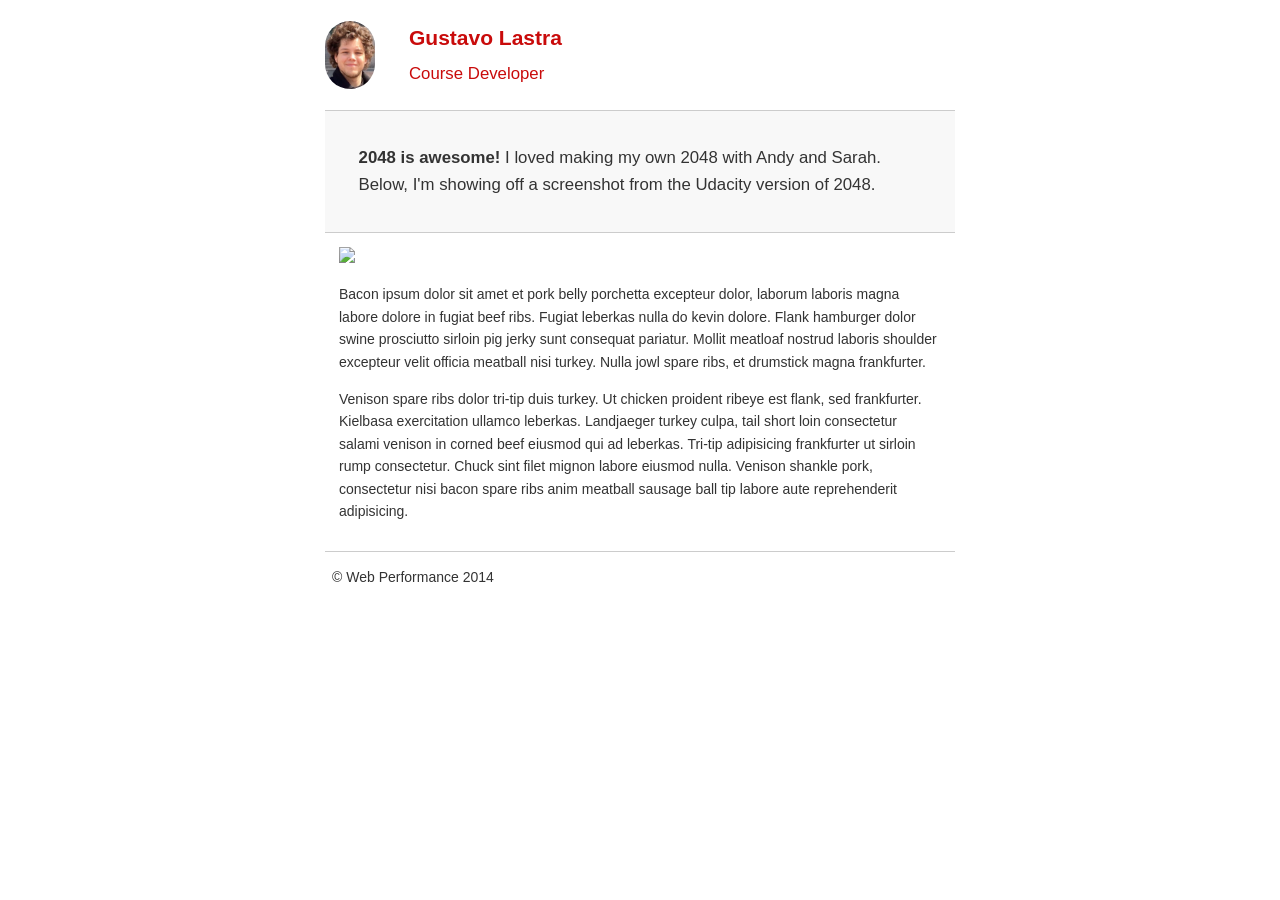
==== project-2048.html @ 079eb3ca "till Gzip" ====
<!DOCTYPE html>
<html lang="en">
  <head>
    <meta charset="utf-8">
    <meta name="viewport" content="width=device-width, initial-scale=1">
    <meta name="description" content=" FILL ME IN ">
    <meta name="author" content=" FILL ME IN ">
    <title>Gustavo Lastra: Portfolio</title>
    <link href="css/style.css" rel="stylesheet">
    <link href="css/print.css" rel="stylesheet">
    <script>
      (function(w,g){w['GoogleAnalyticsObject']=g;
      w[g]=w[g]||function(){(w[g].q=w[g].q||[]).push(arguments)};w[g].l=1*new Date();})(window,'ga');
      ga('create', 'UA-XXXX-Y');
      ga('send', 'pageview');
    </script>
    <script src="//www.google-analytics.com/analytics.js"></script>
    <script src="js/perfmatters.js"></script>
  </head>
  <body>
    <header>
      <a href="/"><img class="imgGus" src="img/Gustavo.png"></a>
      <p>Gustavo Lastra<br><span>Course Developer</span></p>
    </header>
    <div class="container">
      <div class="hero">
        <strong>2048 is awesome!</strong> I loved making my own 2048 with Andy and Sarah. Below, I'm showing off a screenshot from the Udacity version of 2048.
      </div>
      <div class="content">
        <img class="img-responsive" src="img/2048.png">
        <p>Bacon ipsum dolor sit amet et pork belly porchetta excepteur dolor, laborum laboris magna labore dolore in fugiat beef ribs. Fugiat leberkas nulla do kevin dolore. Flank hamburger dolor swine prosciutto sirloin pig jerky sunt consequat pariatur. Mollit meatloaf nostrud laboris shoulder excepteur velit officia meatball nisi turkey. Nulla jowl spare ribs, et drumstick magna frankfurter.</p>
        <p>Venison spare ribs dolor tri-tip duis turkey. Ut chicken proident ribeye est flank, sed frankfurter. Kielbasa exercitation ullamco leberkas. Landjaeger turkey culpa, tail short loin consectetur salami venison in corned beef eiusmod qui ad leberkas. Tri-tip adipisicing frankfurter ut sirloin rump consectetur. Chuck sint filet mignon labore eiusmod nulla. Venison shankle pork, consectetur nisi bacon spare ribs anim meatball sausage ball tip labore aute reprehenderit adipisicing.</p>
    </div>
    <footer>
      <p>&copy; Web Performance 2014 <span id="crp-stats"></span></p>
    </footer>
  </body>
</html>
---- css/style.css ----
html {
  font-size: 100%;
  overflow-y: scroll;
  -webkit-tap-highlight-color: rgba(0,0,0,0);
  -ms-text-size-adjust: 100%;
  -webkit-text-size-adjust: none;
}
body { margin: 0; font-size: 14px; line-height: 1.61; font-weight: 400; }
body, button, input, select, textarea { font-family: 'Open Sans', sans-serif; color: #333; }

a { color: #12C; }
a:visited { color: #61C; }
a:focus { outline: thin dotted; }
a:hover, a:active { color: #c00; outline: 0; }

b, strong { font-weight: bold; }
pre, code { font-family: monospace, monospace; font-size: 1em; }
ul, ol { margin: 1em 0; padding: 0 0 0 20px; }
img { border: 0; max-width: 100%; }
.imgGus { width: 8%; }

body { background: #fff; }
header, footer, .container { max-width: 45em; margin: 0 auto; }

header { padding: 0 0.5em; color: #C90B0B; }
header img { border-radius: 40px; float: left; }
header p { font-size:1.5em; font-weight: bold; padding-left: 4em;}
header p span { font-size: 0.8em; font-weight: normal;}

.hero { padding: 2em; background-color: #f8f8f8; font-size:1.2em;
  border-bottom: 1px solid #ccc;
  border-top: 1px solid #ccc;
}

.content { padding: 1em 1em; }
.content li { list-style-type: none; font-size: 1.1em;}
li img { float:left; padding-right: 1em; }
li p { font-size: 0.9em; font-style: italic; }

footer {
  padding: 0 0.5em;
  border-top: 1px solid #ccc;
}
footer span { float: right; font-style: italic; }

/* Smartphones (portrait) */
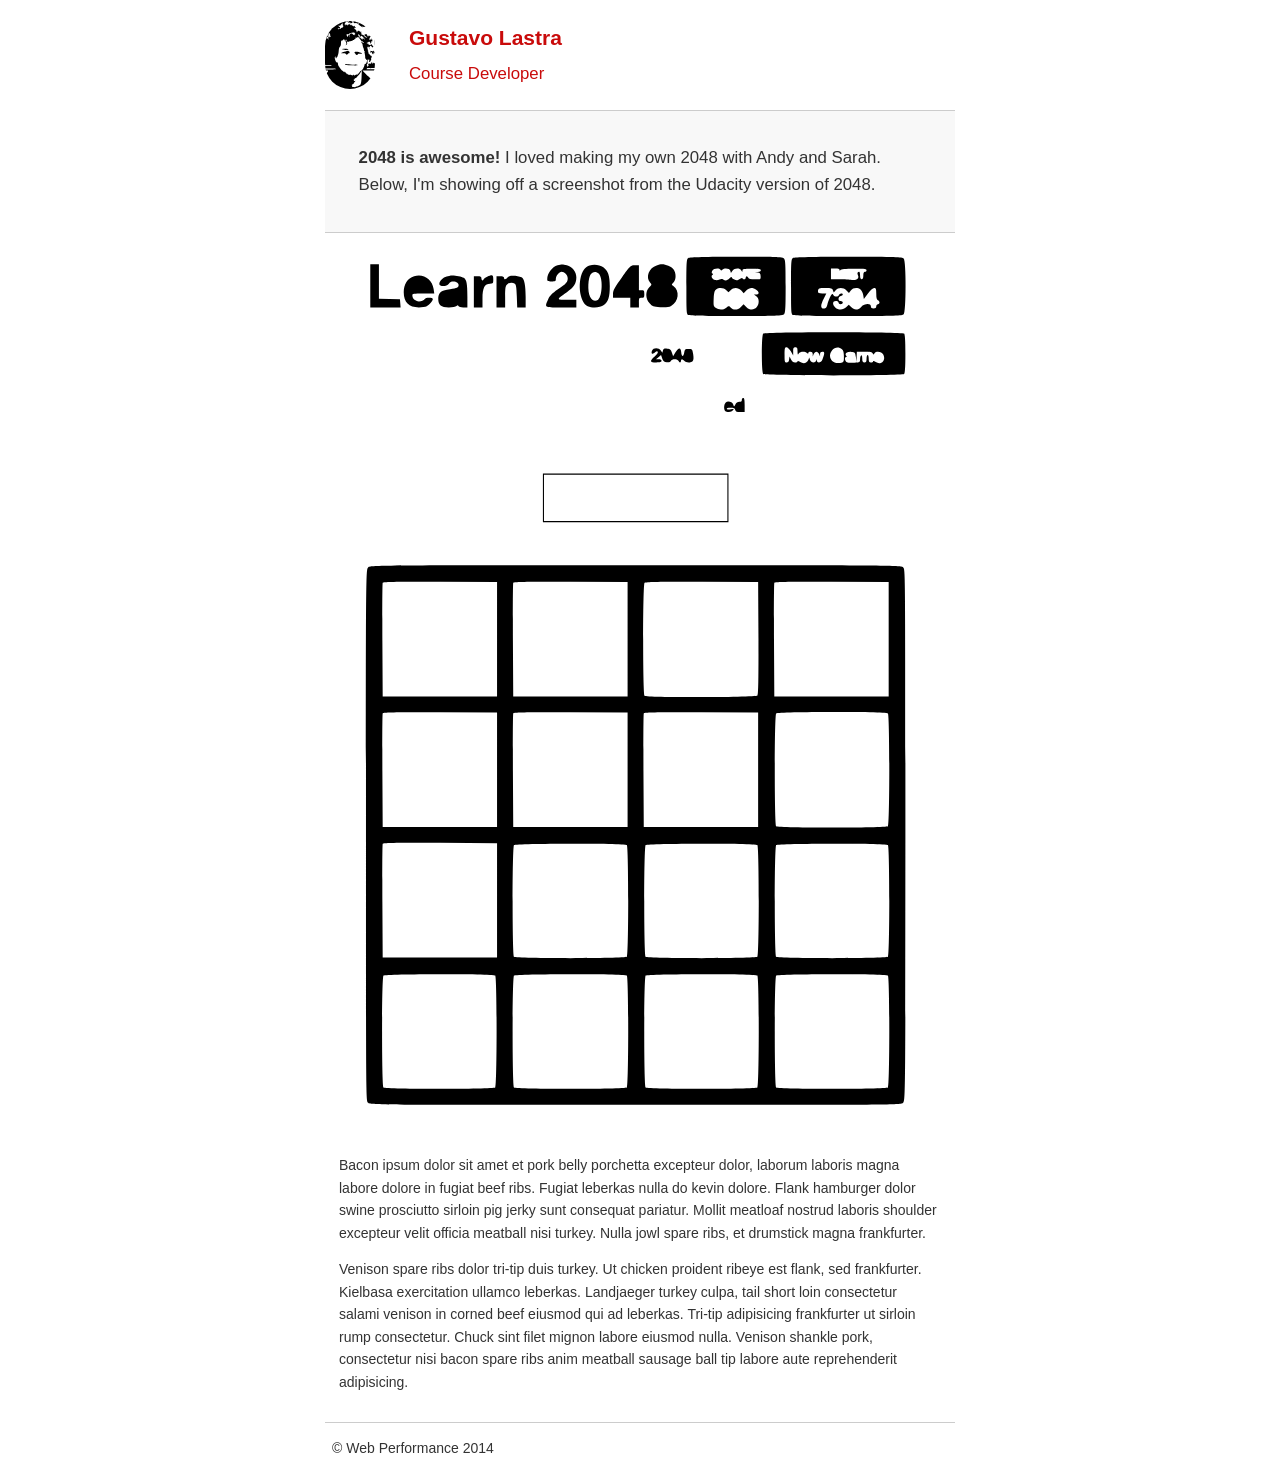
==== commit ef5c0e12: "img now are svg" ====
--- a/project-2048.html
+++ b/project-2048.html
@@ -19,7 +19,7 @@
   </head>
   <body>
     <header>
-      <a href="/"><img class="imgGus" src="img/Gustavo.png"></a>
+      <a href="/"><img class="imgGus" src="img/Gustavo.svg"></a>
       <p>Gustavo Lastra<br><span>Course Developer</span></p>
     </header>
     <div class="container">
@@ -27,7 +27,7 @@
         <strong>2048 is awesome!</strong> I loved making my own 2048 with Andy and Sarah. Below, I'm showing off a screenshot from the Udacity version of 2048.
       </div>
       <div class="content">
-        <img class="img-responsive" src="img/2048.png">
+        <img class="img-responsive" src="img/2048.svg">
         <p>Bacon ipsum dolor sit amet et pork belly porchetta excepteur dolor, laborum laboris magna labore dolore in fugiat beef ribs. Fugiat leberkas nulla do kevin dolore. Flank hamburger dolor swine prosciutto sirloin pig jerky sunt consequat pariatur. Mollit meatloaf nostrud laboris shoulder excepteur velit officia meatball nisi turkey. Nulla jowl spare ribs, et drumstick magna frankfurter.</p>
         <p>Venison spare ribs dolor tri-tip duis turkey. Ut chicken proident ribeye est flank, sed frankfurter. Kielbasa exercitation ullamco leberkas. Landjaeger turkey culpa, tail short loin consectetur salami venison in corned beef eiusmod qui ad leberkas. Tri-tip adipisicing frankfurter ut sirloin rump consectetur. Chuck sint filet mignon labore eiusmod nulla. Venison shankle pork, consectetur nisi bacon spare ribs anim meatball sausage ball tip labore aute reprehenderit adipisicing.</p>
     </div>
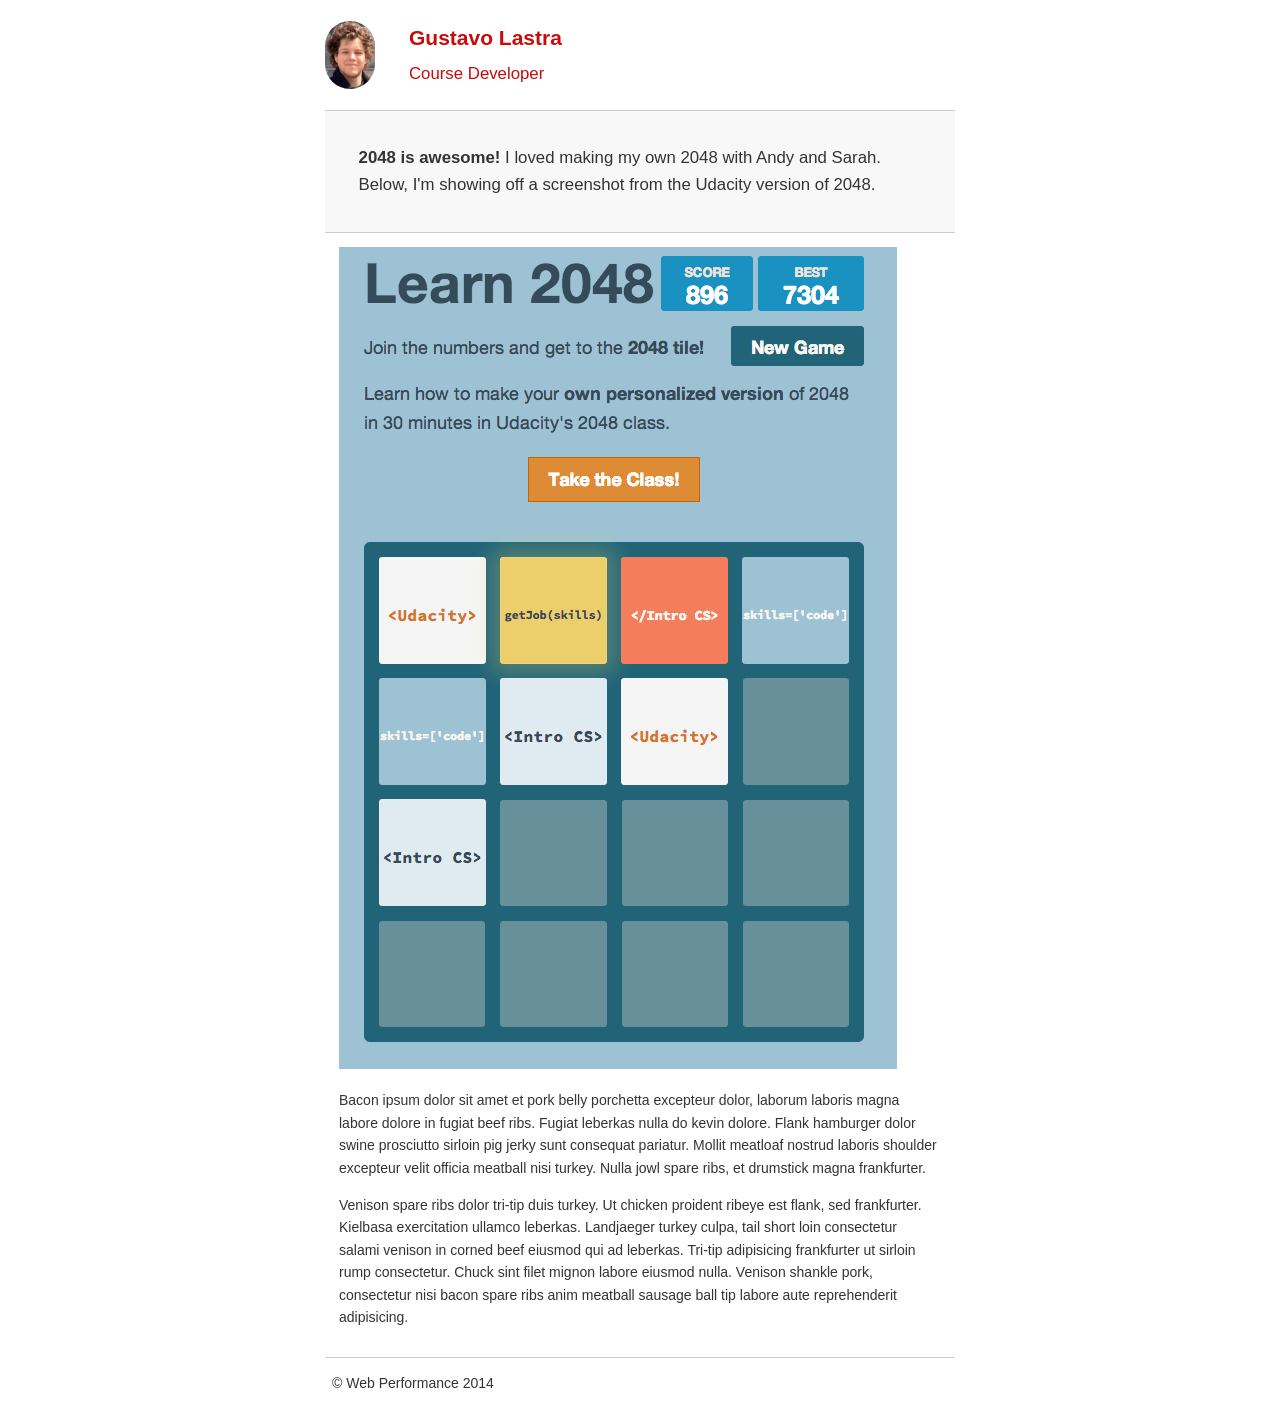
==== commit c6be54f4: "img now are minimized" ====
--- a/project-2048.html
+++ b/project-2048.html
@@ -19,7 +19,7 @@
   </head>
   <body>
     <header>
-      <a href="/"><img class="imgGus" src="img/Gustavo.svg"></a>
+      <a href="/"><img class="imgGus" src="img/Gustavo-min.png"></a>
       <p>Gustavo Lastra<br><span>Course Developer</span></p>
     </header>
     <div class="container">
@@ -27,7 +27,7 @@
         <strong>2048 is awesome!</strong> I loved making my own 2048 with Andy and Sarah. Below, I'm showing off a screenshot from the Udacity version of 2048.
       </div>
       <div class="content">
-        <img class="img-responsive" src="img/2048.svg">
+        <img class="img-responsive" src="img/2048-min.png">
         <p>Bacon ipsum dolor sit amet et pork belly porchetta excepteur dolor, laborum laboris magna labore dolore in fugiat beef ribs. Fugiat leberkas nulla do kevin dolore. Flank hamburger dolor swine prosciutto sirloin pig jerky sunt consequat pariatur. Mollit meatloaf nostrud laboris shoulder excepteur velit officia meatball nisi turkey. Nulla jowl spare ribs, et drumstick magna frankfurter.</p>
         <p>Venison spare ribs dolor tri-tip duis turkey. Ut chicken proident ribeye est flank, sed frankfurter. Kielbasa exercitation ullamco leberkas. Landjaeger turkey culpa, tail short loin consectetur salami venison in corned beef eiusmod qui ad leberkas. Tri-tip adipisicing frankfurter ut sirloin rump consectetur. Chuck sint filet mignon labore eiusmod nulla. Venison shankle pork, consectetur nisi bacon spare ribs anim meatball sausage ball tip labore aute reprehenderit adipisicing.</p>
     </div>
